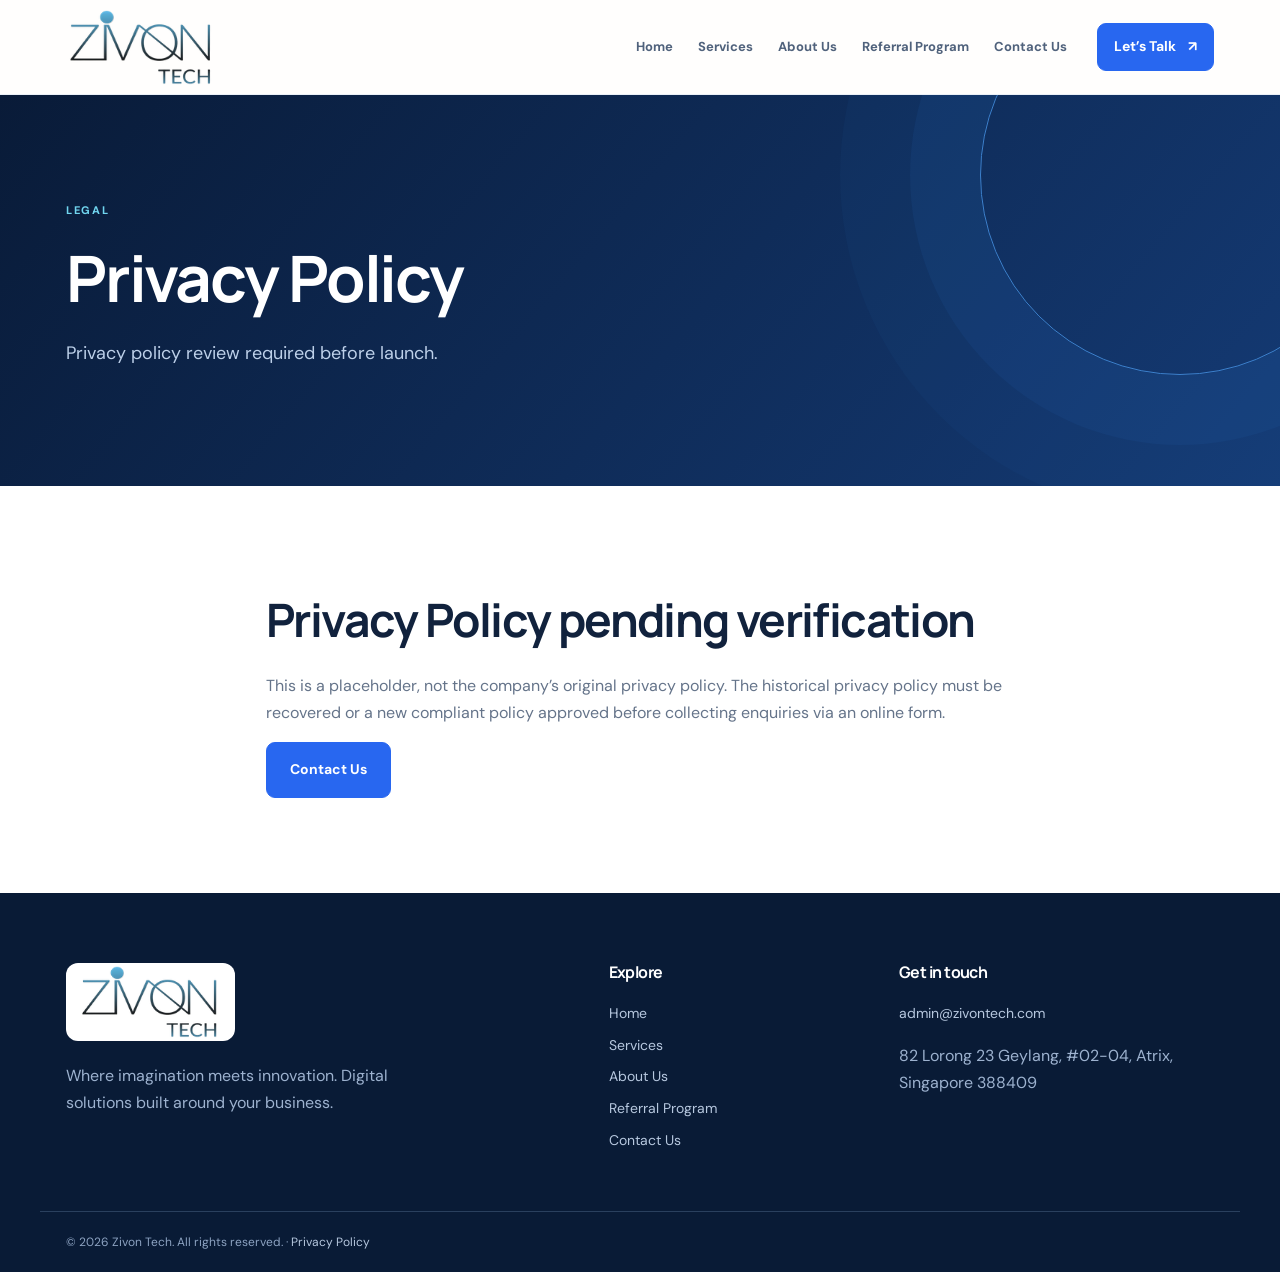
==== privacy-policy.html @ 2e05334b "Add files via upload" ====
<!doctype html><html lang="en"><head><meta charset="utf-8"><meta name="viewport" content="width=device-width,initial-scale=1"><meta name="description" content="Zivon Tech — technology consulting, AI and custom digital solutions."><title>Privacy Policy | Zivon Tech</title><link rel="stylesheet" href="assets/style.css"></head><body><header class="header"><div class="wrap nav"><a class="brand" href="index.html" aria-label="Zivon Tech — Home"><img class="brand-logo" src="assets/zivontech-logo.png" alt="Zivon Tech logo" width="200" height="100"></a><button class="menu" aria-label="Toggle navigation" aria-expanded="false">☰</button><nav class="links"><a class="" href="index.html">Home</a><a class="" href="services.html">Services</a><a class="" href="about-us.html">About Us</a><a class="" href="referral-program.html">Referral Program</a><a class="" href="contact-us.html">Contact Us</a></nav><a class="btn btn-small navcta" href="contact-us.html">Let’s Talk <span>↗</span></a></div></header><main><section class="pagehero"><div class="wrap"><span class="eyebrow">LEGAL</span><h1>Privacy Policy</h1><p>Privacy policy review required before launch.</p></div><div class="orb orb-one"></div></section><section class="section"><div class="wrap narrow"><h2>Privacy Policy pending verification</h2><p>This is a placeholder, not the company’s original privacy policy. The historical privacy policy must be recovered or a new compliant policy approved before collecting enquiries via an online form.</p><a class="btn" href="contact-us.html">Contact Us</a></div></section></main><footer><div class="wrap foot"><div><a class="brand" href="index.html" aria-label="Zivon Tech — Home"><img class="brand-logo" src="assets/zivontech-logo.png" alt="Zivon Tech logo" width="200" height="100"></a><p>Where imagination meets innovation. Digital solutions built around your business.</p></div><div><h4>Explore</h4><a href="index.html">Home</a><a href="services.html">Services</a><a href="about-us.html">About Us</a><a href="referral-program.html">Referral Program</a><a href="contact-us.html">Contact Us</a></div><div><h4>Get in touch</h4><a href="mailto:admin@zivontech.com">admin@zivontech.com</a><p>82 Lorong 23 Geylang, #02-04, Atrix, Singapore 388409</p></div></div><div class="wrap copyright">© 2026 Zivon Tech. All rights reserved. · <a href="privacy-policy.html">Privacy Policy</a></div></footer><script src="assets/main.js"></script></body></html>
---- assets/style.css ----
@import url('https://fonts.googleapis.com/css2?family=DM+Sans:wght@400;500;600;700&family=Manrope:wght@400;500;600;700;800&display=swap');:root{--ink:#11223d;--muted:#65748a;--blue:#2867f0;--cyan:#23c8db;--navy:#081b38;--light:#f3f7fd}*{box-sizing:border-box}html{scroll-behavior:smooth}body{margin:0;color:var(--ink);font-family:'DM Sans',sans-serif;line-height:1.7}h1,h2,h3,h4{font-family:Manrope,sans-serif;line-height:1.18;letter-spacing:-.035em}h1{font-size:clamp(2.8rem,5.5vw,5.4rem);margin:18px 0 22px}h2{font-size:clamp(2rem,3.6vw,3.35rem);margin:12px 0 24px}h3{font-size:1.15rem}p{color:var(--muted)}a{text-decoration:none;color:inherit}.wrap{max-width:1200px;padding:0 26px;margin:auto}.header{position:sticky;top:0;background:#fffefdf5;backdrop-filter:blur(14px);z-index:30;border-bottom:1px solid #eaf0f7}.nav{height:86px;display:flex;align-items:center;gap:30px}.brand{display:flex;align-items:center;gap:11px;font:800 23px Manrope,sans-serif;letter-spacing:-.06em;white-space:nowrap}.brand-icon{display:grid;place-items:center;background:linear-gradient(145deg,#2867f0,#20c6d9);color:white;width:42px;height:42px;border-radius:12px;font-size:25px}.brand small{display:block;font:700 8px 'DM Sans',sans-serif;letter-spacing:.18em;color:#8190a5}.accent{color:var(--blue)}.links{display:flex;gap:25px;margin-left:auto}.links a{font-size:13px;font-weight:700;color:#50627c}.links a:hover,.links a.active{color:var(--blue)}.btn{display:inline-flex;align-items:center;justify-content:center;gap:12px;background:var(--blue);color:#fff;padding:15px 23px;border-radius:9px;font-weight:700;font-size:14px;border:1px solid var(--blue);cursor:pointer;transition:.2s}.btn:hover{transform:translateY(-2px);box-shadow:0 12px 28px #2867f044}.btn-small{padding:11px 16px}.btn-outline{background:transparent;border-color:#b8cbe3;color:var(--ink)}.btn-light{background:#fff;color:var(--blue);border-color:#fff}.menu{display:none}.eyebrow{display:inline-block;font-weight:800;letter-spacing:.15em;font-size:11px;color:#3b86e9}.hero{background:radial-gradient(ellipse at 90% 15%,#173b73 0,transparent 48%),linear-gradient(130deg,#081b38,#102c55);color:white;overflow:hidden}.hero-grid{display:grid;grid-template-columns:1.12fr 1fr;align-items:center;gap:60px;min-height:620px;padding-top:70px;padding-bottom:70px}.hero h1 em,.pagehero em{font-style:normal;color:#58d7f0}.hero p{color:#b5c9e5;max-width:580px;font-size:17px}.hero .eyebrow{color:#67d9ef}.actions{display:flex;gap:12px;flex-wrap:wrap;margin:30px 0 48px}.hero .btn-outline{color:#fff;border-color:#54718f}.hero-stats{display:flex;gap:45px}.hero-stats strong{display:block;font:800 19px Manrope}.hero-stats small{color:#93accd}.hero-art{height:400px;position:relative;display:grid;place-items:center}.art-glow{position:absolute;inset:12%;border-radius:50%;background:#0c9dfb;filter:blur(95px);opacity:.35}.art-window{position:relative;width:100%;max-width:470px;border:1px solid #5e84b9;border-radius:18px;background:#0b2143cc;box-shadow:0 30px 90px #0006;transform:rotate(-3deg);overflow:hidden}.art-bar{display:flex;align-items:center;gap:7px;padding:18px;border-bottom:1px solid #3e5b82}.art-bar i{width:8px;height:8px;border-radius:50%;background:#45a8f7}.art-bar i:nth-child(2){background:#38d1d3}.art-bar i:nth-child(3){background:#7c9aff}.art-bar span{margin-left:20px;color:#7899c7;font-size:12px}.art-code{padding:38px 36px 55px;display:grid;gap:22px}.art-code span{font:13px monospace;color:#66b7dc}.art-code b{font:800 clamp(27px,3vw,42px) Manrope}.art-badge{position:absolute;bottom:12px;right:18px;background:#1a477a;padding:10px 16px;border-radius:8px;font-size:12px}.section{padding:95px 0}.section-tint{background:var(--light)}.section-head{display:flex;align-items:end;justify-content:space-between;gap:20px;margin-bottom:30px}.textlink{color:var(--blue);font-weight:800;white-space:nowrap}.cards{display:grid;grid-template-columns:repeat(3,1fr);gap:20px}.service{padding:30px;background:white;border:1px solid #e3ebf6;border-radius:15px;box-shadow:0 8px 28px #15376808;transition:.2s}.service:hover{transform:translateY(-4px);box-shadow:0 20px 40px #15376813}.service-icon{display:grid;place-items:center;width:56px;height:56px;border-radius:15px;background:#e9f3ff;color:#2369e8;font:800 25px Manrope}.service h3{margin:24px 0 12px}.service p{font-size:14px;min-height:72px}.service a{font-size:12px;color:var(--blue);font-weight:800}.split{display:grid;grid-template-columns:1fr 1fr;align-items:center;gap:75px}.split p{font-size:16px}.illustration,.feature-art,.ref-art{min-height:400px;border-radius:22px;background:linear-gradient(135deg,#102f65,#217de4);position:relative;display:grid;place-items:center;overflow:hidden}.diagram{position:relative;width:310px;height:310px;border:1px dashed #8ec4f8;border-radius:50%}.diagram-center{position:absolute;inset:75px;border-radius:50%;display:grid;place-items:center;background:#ffffff22;color:white;font:800 90px Manrope}.diagram-center span{position:absolute;font-size:25px;right:30px;top:40px;color:#6cf0f4}.node{position:absolute;background:#fff;padding:8px 13px;border-radius:8px;font-size:10px;font-weight:800;color:#2365cc;box-shadow:0 8px 30px #0003}.n1{top:-12px;left:95px}.n2{right:-20px;top:130px}.n3{bottom:-10px;left:100px}.n4{left:-25px;top:130px}.cta{background:linear-gradient(120deg,#1954c9,#257bea);color:white;padding:65px 0}.cta-inner{display:flex;justify-content:space-between;align-items:center;gap:30px}.cta h2{margin:12px 0}.cta p{color:#d7e7ff}.cta .eyebrow{color:#a8edff}footer{background:#091b36;color:white;padding:70px 0 20px}.foot{display:grid;grid-template-columns:1.5fr .7fr 1fr;gap:70px}.foot p{color:#9db2cf;max-width:370px}.foot h4{margin:0 0 20px}.foot a:not(.brand){display:block;color:#b7c8df;font-size:14px;margin:8px 0}.foot small{color:#8ea0ba}.copyright{border-top:1px solid #2a405e;margin-top:50px;padding-top:20px;color:#8da3c2;font-size:12px}.copyright a{color:#b7c8df}.pagehero{position:relative;overflow:hidden;background:linear-gradient(130deg,#091b38,#143a74);padding:100px 0;color:white}.pagehero h1{max-width:920px;font-size:clamp(2.8rem,5vw,4.7rem)}.pagehero p{color:#bdd0e9;font-size:18px;max-width:680px}.pagehero .eyebrow{color:#70d5ef}.orb{position:absolute;width:400px;height:400px;right:-100px;top:-120px;border:1px solid #3c80cc;border-radius:50%;box-shadow:0 0 0 70px #2661ac20,0 0 0 140px #2661ac12}.feature-art{color:white;display:flex;flex-direction:column;justify-content:center}.feature-symbol{font-size:130px;color:#79d9f1}.feature-art h3{font-size:38px;text-align:center}.two-cards{display:grid;grid-template-columns:1fr 1fr;gap:25px}.info-card{padding:42px;background:#fff;border:1px solid #e4eaf3;border-radius:17px;box-shadow:0 14px 36px #102a5410}.quote{padding:35px 45px;border-left:4px solid var(--blue);background:var(--light);font:700 24px Manrope;margin-top:45px}.benefits>div{padding:13px 0 13px 20px;border-left:3px solid #4a91f1;margin:15px 0}.benefits b{font:800 17px Manrope}.benefits p{margin:5px 0}.fine{font-size:12px!important;color:#8792a5!important}.ref-art{background:radial-gradient(circle at 50% 50%,#2b88e8,#082854)}.ref-circle{width:250px;height:250px;border:2px solid #86dcff;border-radius:50%;display:flex;flex-direction:column;align-items:center;justify-content:center;color:white;box-shadow:0 0 0 25px #ffffff12,0 0 0 55px #ffffff08}.ref-circle span{font:800 84px Manrope}.ref-circle small{letter-spacing:.2em;font-weight:800}.ref-mini{position:absolute;background:#fff;border-radius:10px;padding:12px 18px;font-weight:800;font-size:12px;color:#205cbd;box-shadow:0 8px 24px #0003}.m1{top:50px;left:15px}.m2{bottom:50px;right:12px}.chips{display:grid;grid-template-columns:repeat(4,1fr);gap:14px;margin-top:35px}.chips span{background:white;padding:22px;border-radius:12px;font-weight:700;border:1px solid #e0e9f5}.steps{display:grid;grid-template-columns:repeat(4,1fr);gap:18px;margin-top:40px}.steps article{background:#f4f8fe;border:1px solid #e2ecf9;padding:28px;border-radius:15px}.step-number{color:#95b9ec;font:800 13px Manrope}.step-graphic{font-size:54px;color:#276de5;margin:15px 0}.steps p{font-size:14px}.contact-layout{align-items:start}.contact-list>div{display:flex;gap:20px;margin:32px 0}.contact-list>div>span{display:grid;place-items:center;width:55px;height:55px;background:#eaf3ff;color:#216de9;border-radius:13px;font-size:26px}.contact-list small{font-size:11px;color:#6d7e98;letter-spacing:.1em;font-weight:800}.contact-list a{display:block;color:#205ac2;font-weight:800}.contact-list p{margin:5px 0}.contact-form h2{font-size:30px}.contact-form label{display:block;margin:15px 0;font-size:12px;font-weight:800}.contact-form input,.contact-form select,.contact-form textarea{width:100%;display:block;padding:14px;border:1px solid #dbe4ef;border-radius:8px;font:14px 'DM Sans';margin-top:7px;background:white}.contact-form input:focus,.contact-form textarea:focus{outline:2px solid #8bb8ff}.narrow{max-width:800px}@media(max-width:1000px){.links{gap:12px}.nav{gap:14px}.navcta{display:none}.cards{grid-template-columns:repeat(2,1fr)}.chips{grid-template-columns:repeat(2,1fr)}.steps{grid-template-columns:repeat(2,1fr)}.hero-grid{gap:20px}}@media(max-width:700px){.nav{height:70px}.brand{font-size:20px}.menu{display:block;margin-left:auto;background:transparent;border:0;font-size:26px}.links{display:none;position:absolute;left:0;right:0;top:70px;background:white;padding:22px;box-shadow:0 15px 30px #0c23421a;flex-direction:column}.links.open{display:flex}.hero-grid,.split,.two-cards,.foot{grid-template-columns:1fr}.hero-grid{padding-top:65px;gap:0}.hero-art{height:290px}.hero-stats{gap:25px}.cards{grid-template-columns:1fr}.chips,.steps{grid-template-columns:1fr}.section{padding:65px 0}.pagehero{padding:75px 0}.section-head,.cta-inner{align-items:start;flex-direction:column}.foot{gap:25px}.art-window{transform:none}.ref-art{min-height:330px}.illustration{min-height:340px}.quote{padding:25px;font-size:19px}}
/* ZivonTech 2026 motion & original branding */
.brand{display:inline-flex;align-items:center;letter-spacing:normal;flex-shrink:0}
.brand-logo{display:block;width:150px;height:75px;object-fit:contain;object-position:left center}
.nav{height:94px}
footer .brand{background:#fff;border-radius:12px;padding:3px 12px}
footer .brand-logo{width:145px;height:72px}
/* All animations are decorative and disabled for visitors requesting reduced motion. */
@media (prefers-reduced-motion: no-preference){
  .hero .eyebrow{animation:rise-in .7s .05s both}
  .hero h1{animation:rise-in .85s .15s both}
  .hero p{animation:rise-in .85s .28s both}
  .hero .actions{animation:rise-in .85s .38s both}
  .hero-stats{animation:rise-in .85s .5s both}
  .hero-art{animation:rise-in 1s .3s both}
  .art-window{animation:window-float 7s ease-in-out infinite alternate}
  .art-glow{animation:glow-breathe 6s ease-in-out infinite alternate}
  .art-badge{animation:badge-float 4.5s ease-in-out infinite alternate}
  .service,.steps article,.chips span,.info-card{transition:transform .3s ease,box-shadow .3s ease,border-color .3s ease}
  .service:hover,.steps article:hover,.chips span:hover,.info-card:hover{transform:translateY(-6px);box-shadow:0 20px 45px #112c5520;border-color:#bad8fb}
  .btn{transition:transform .25s ease,box-shadow .25s ease,background .25s ease}
  .brand-logo{transition:transform .3s ease}
  .brand:hover .brand-logo{transform:scale(1.035)}
  .links a{transition:color .2s ease}
  .reveal-ready{opacity:0;transform:translateY(26px);transition:opacity .7s ease,transform .7s cubic-bezier(.2,.7,.2,1)}
  .reveal-ready.is-visible{opacity:1;transform:translateY(0)}
  @keyframes rise-in{from{opacity:0;transform:translateY(22px)}to{opacity:1;transform:translateY(0)}}
  @keyframes window-float{from{transform:translateY(0) rotate(-3deg)}to{transform:translateY(-14px) rotate(-1deg)}}
  @keyframes badge-float{from{transform:translateY(0)}to{transform:translateY(-10px)}}
  @keyframes glow-breathe{from{opacity:.25;transform:scale(.92)}to{opacity:.45;transform:scale(1.1)}}
}
@media(max-width:700px){.nav{height:76px}.brand-logo{width:122px;height:62px}.links{top:76px}.art-window{animation:none!important}}
@media(prefers-reduced-motion:reduce){html{scroll-behavior:auto}.reveal-ready{opacity:1!important;transform:none!important;transition:none!important}.hero *, .art-window,.art-badge,.art-glow{animation:none!important;transition:none!important}}
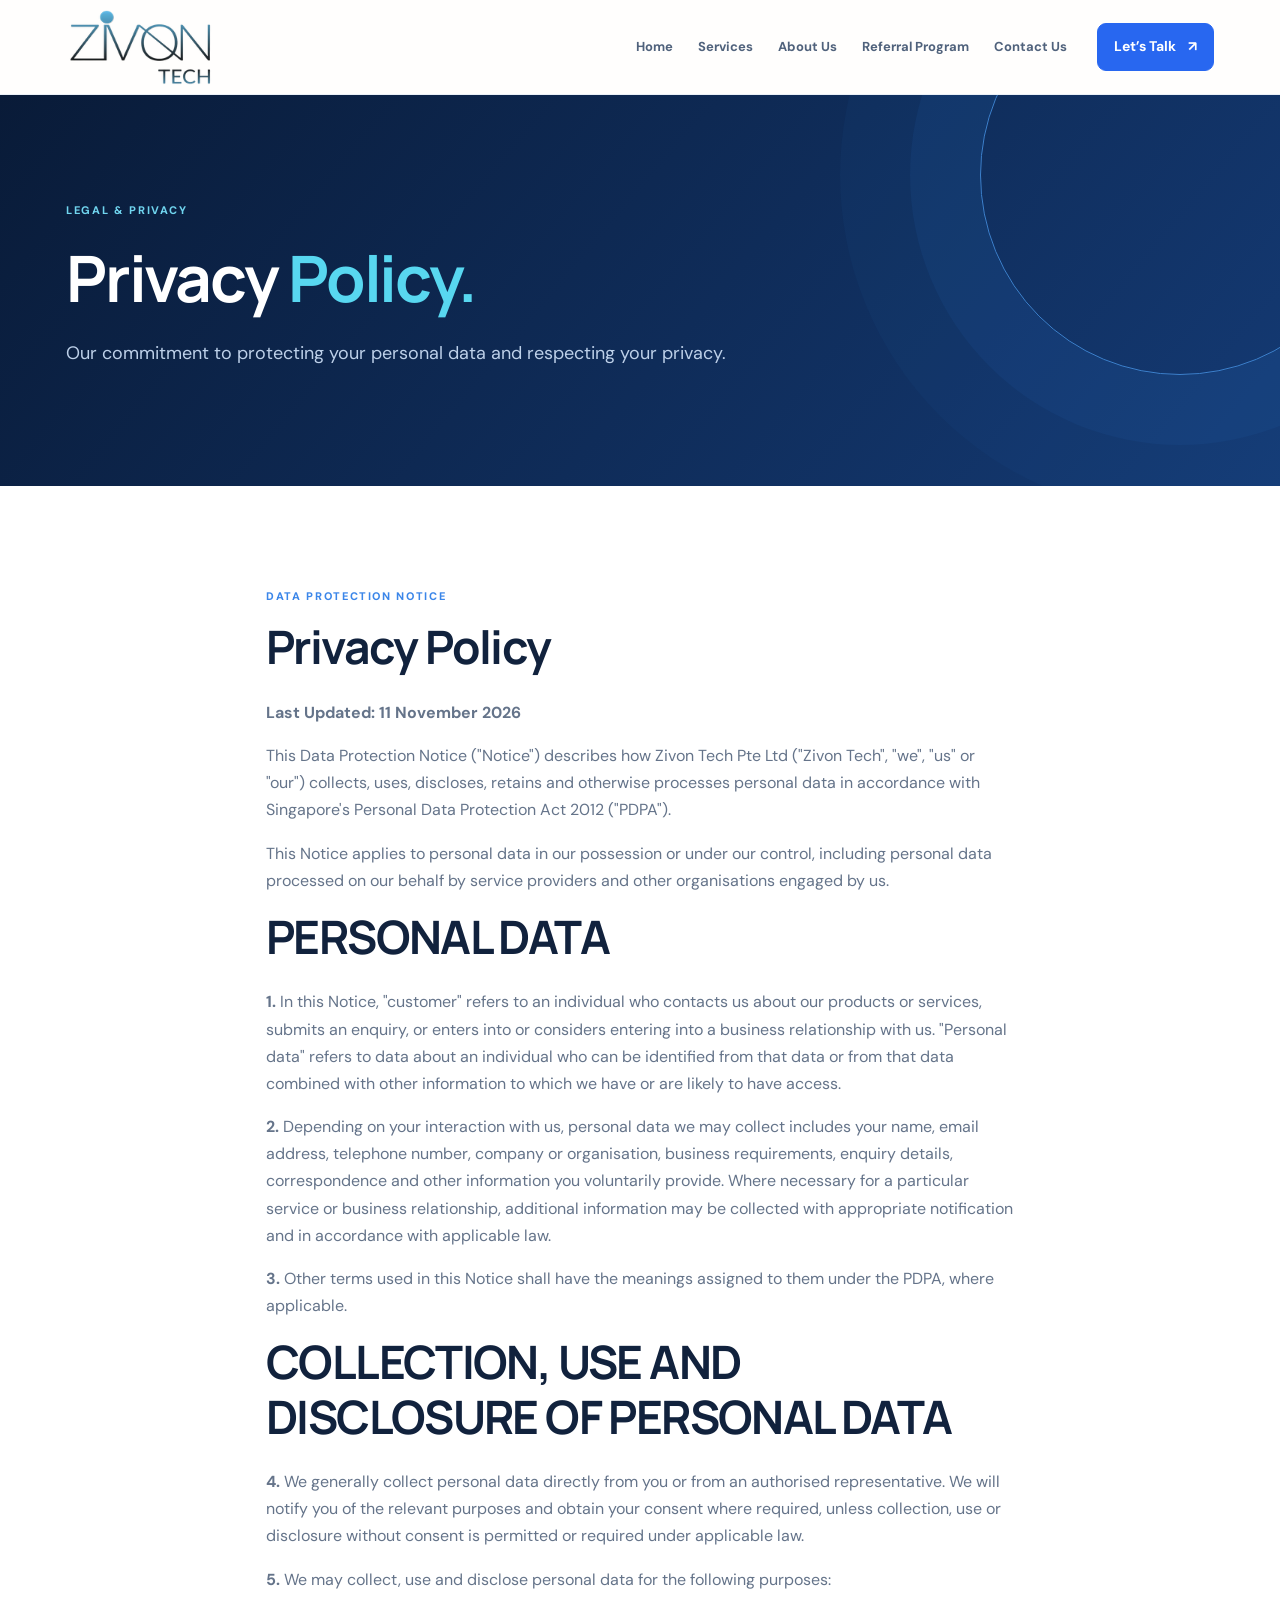
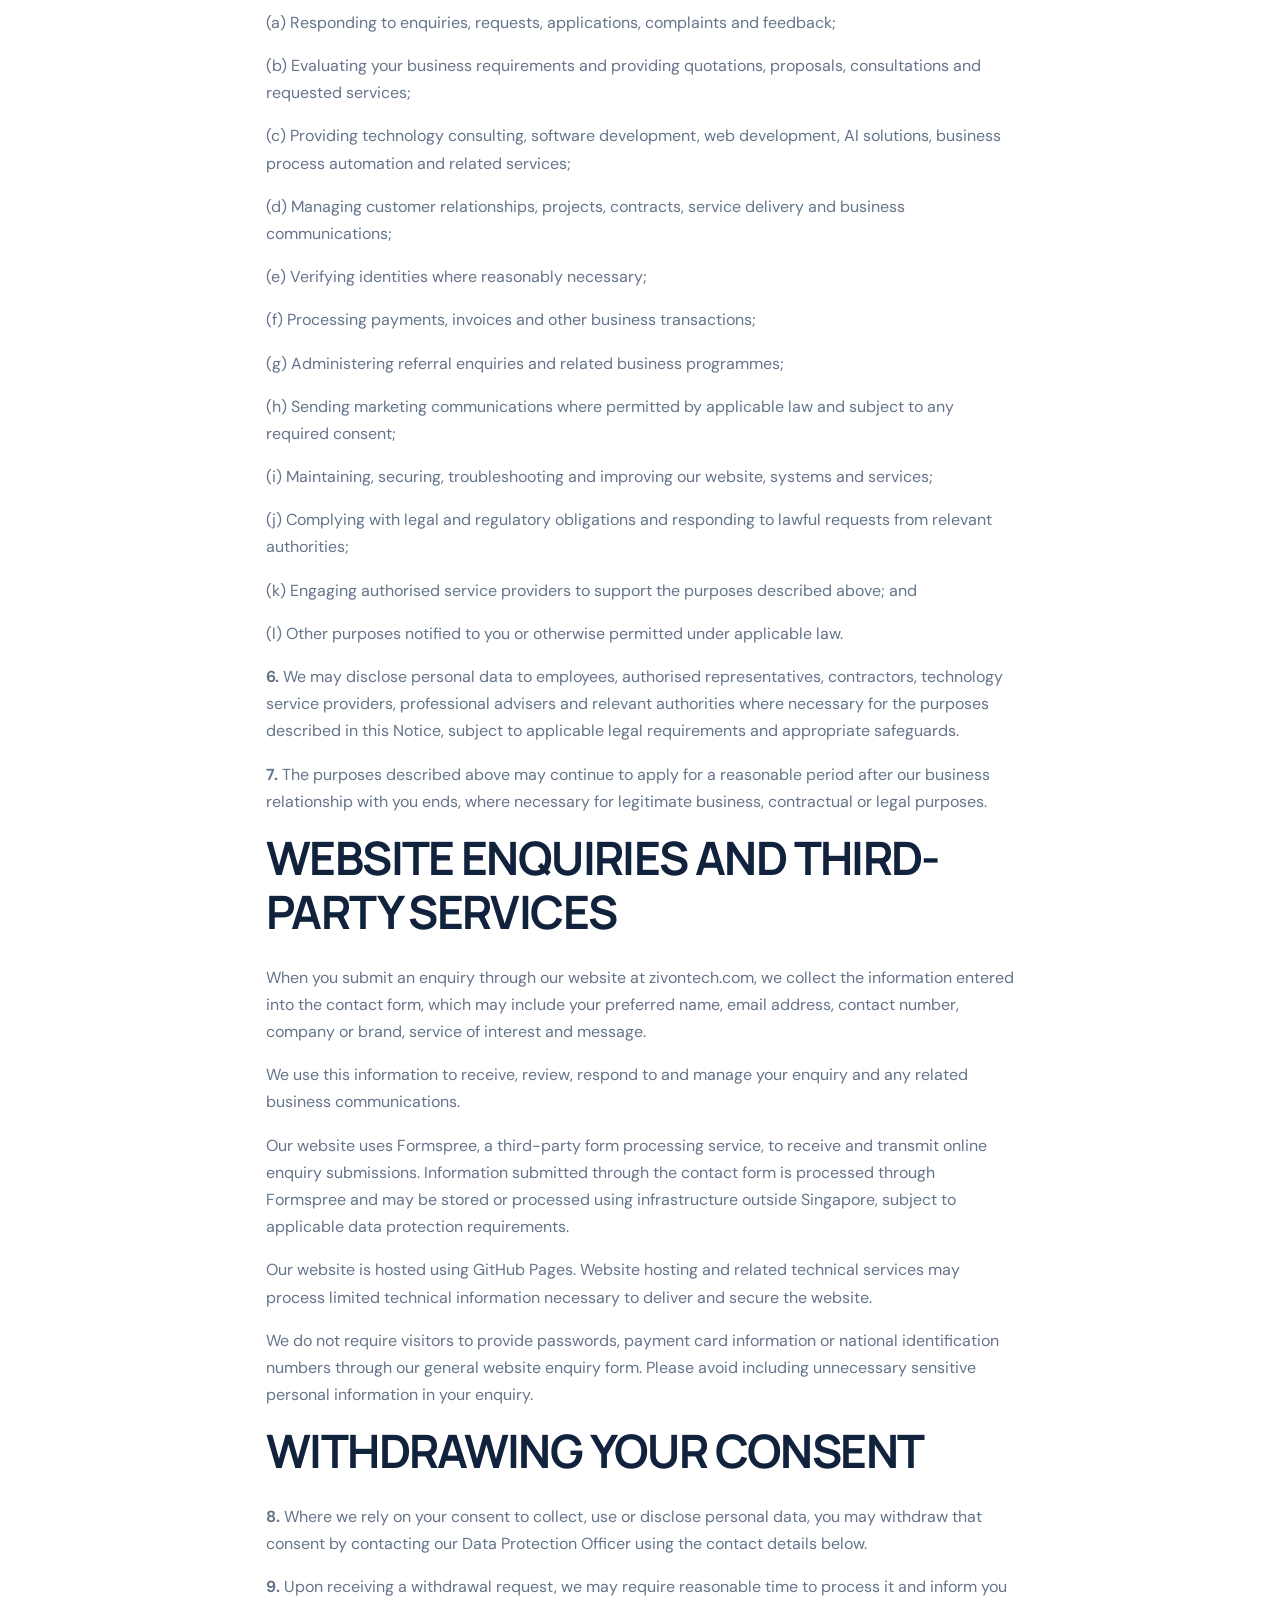
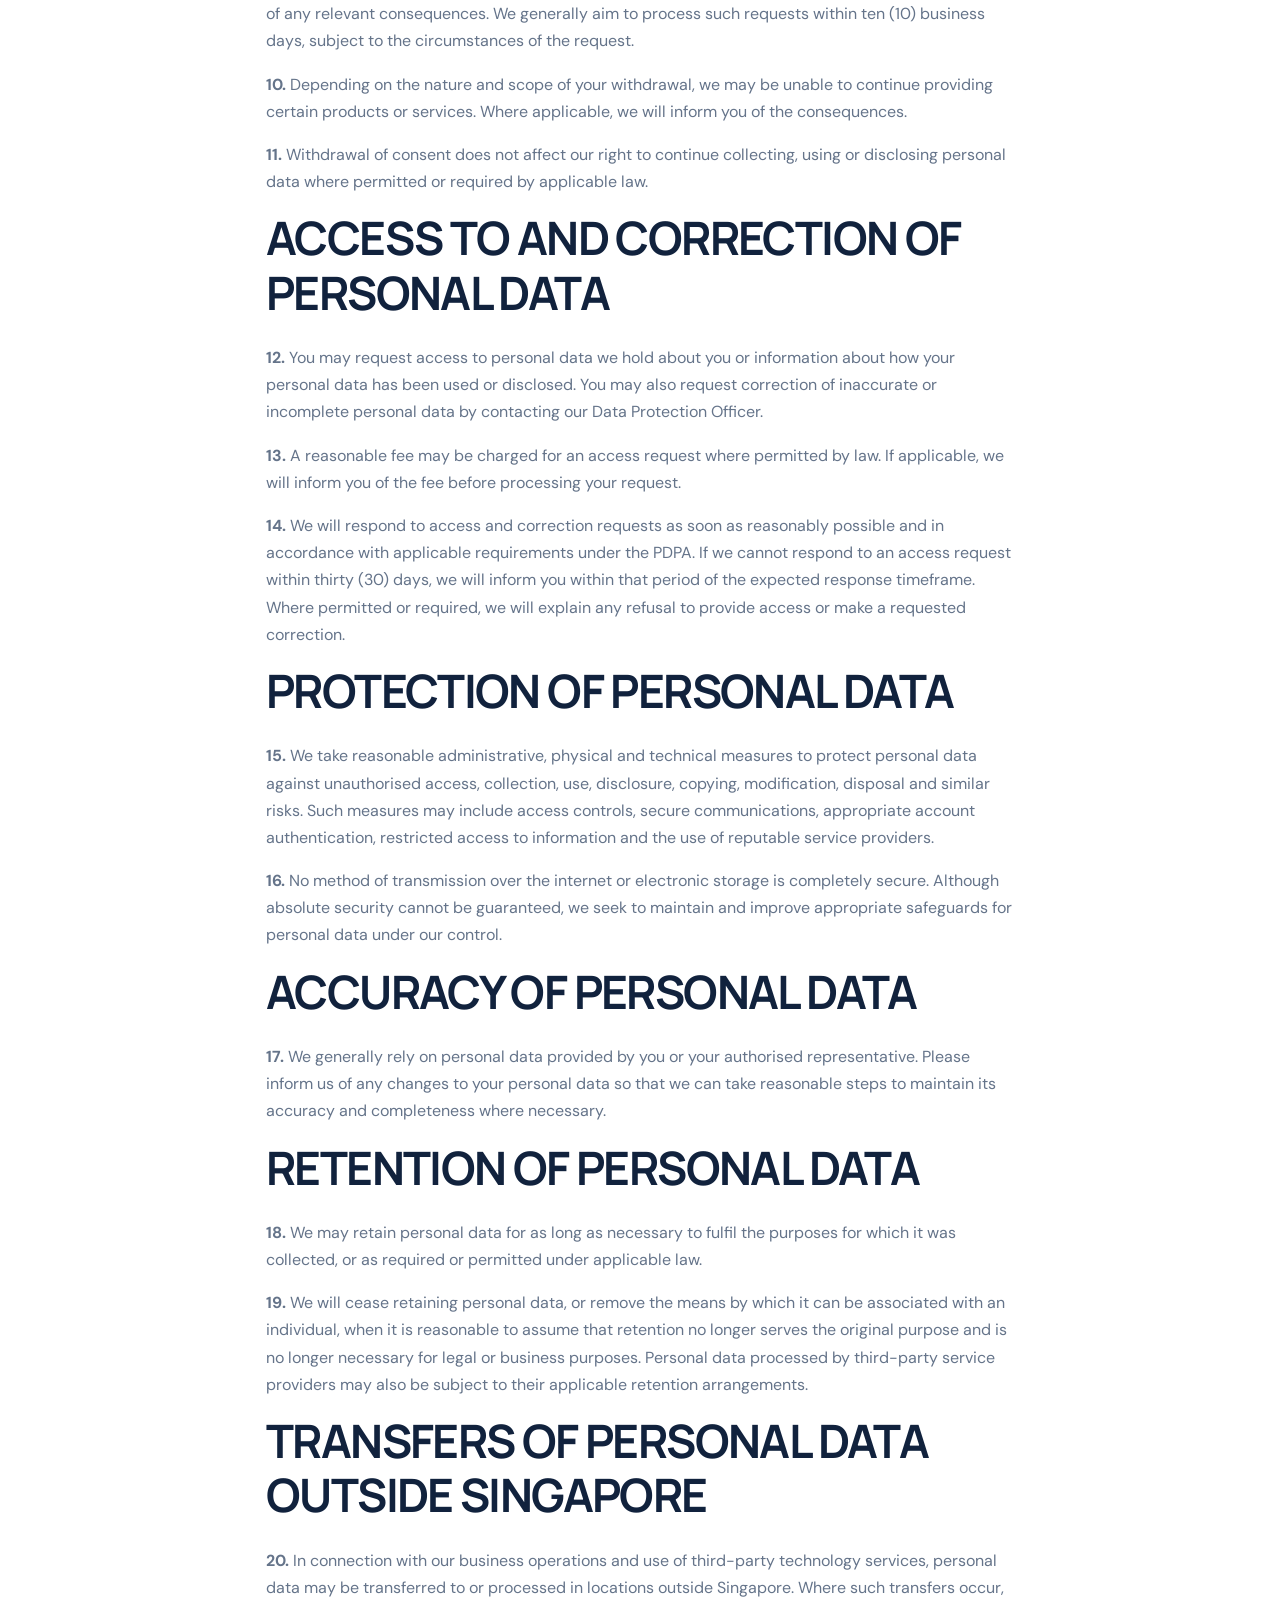
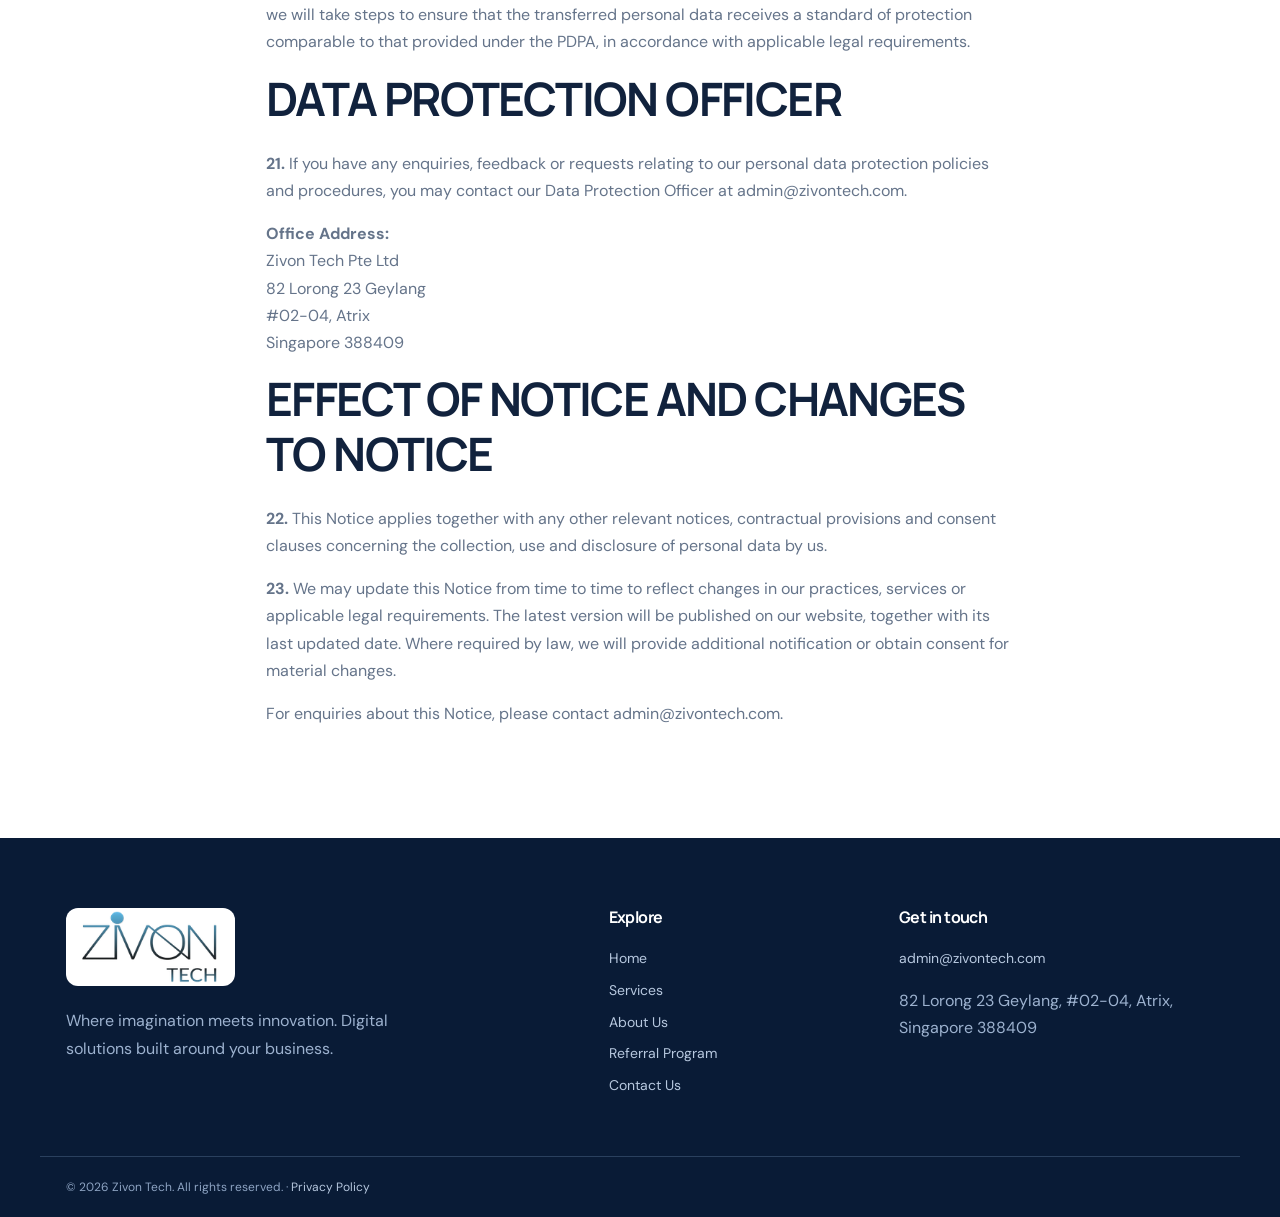
==== commit 6f8d71dc: "Revise privacy policy with compliance details Updated the privacy policy to include detailed informa" ====
--- a/privacy-policy.html
+++ b/privacy-policy.html
@@ -1 +1,184 @@
-<!doctype html><html lang="en"><head><meta charset="utf-8"><meta name="viewport" content="width=device-width,initial-scale=1"><meta name="description" content="Zivon Tech — technology consulting, AI and custom digital solutions."><title>Privacy Policy | Zivon Tech</title><link rel="stylesheet" href="assets/style.css"></head><body><header class="header"><div class="wrap nav"><a class="brand" href="index.html" aria-label="Zivon Tech — Home"><img class="brand-logo" src="assets/zivontech-logo.png" alt="Zivon Tech logo" width="200" height="100"></a><button class="menu" aria-label="Toggle navigation" aria-expanded="false">☰</button><nav class="links"><a class="" href="index.html">Home</a><a class="" href="services.html">Services</a><a class="" href="about-us.html">About Us</a><a class="" href="referral-program.html">Referral Program</a><a class="" href="contact-us.html">Contact Us</a></nav><a class="btn btn-small navcta" href="contact-us.html">Let’s Talk <span>↗</span></a></div></header><main><section class="pagehero"><div class="wrap"><span class="eyebrow">LEGAL</span><h1>Privacy Policy</h1><p>Privacy policy review required before launch.</p></div><div class="orb orb-one"></div></section><section class="section"><div class="wrap narrow"><h2>Privacy Policy pending verification</h2><p>This is a placeholder, not the company’s original privacy policy. The historical privacy policy must be recovered or a new compliant policy approved before collecting enquiries via an online form.</p><a class="btn" href="contact-us.html">Contact Us</a></div></section></main><footer><div class="wrap foot"><div><a class="brand" href="index.html" aria-label="Zivon Tech — Home"><img class="brand-logo" src="assets/zivontech-logo.png" alt="Zivon Tech logo" width="200" height="100"></a><p>Where imagination meets innovation. Digital solutions built around your business.</p></div><div><h4>Explore</h4><a href="index.html">Home</a><a href="services.html">Services</a><a href="about-us.html">About Us</a><a href="referral-program.html">Referral Program</a><a href="contact-us.html">Contact Us</a></div><div><h4>Get in touch</h4><a href="mailto:admin@zivontech.com">admin@zivontech.com</a><p>82 Lorong 23 Geylang, #02-04, Atrix, Singapore 388409</p></div></div><div class="wrap copyright">© 2026 Zivon Tech. All rights reserved. · <a href="privacy-policy.html">Privacy Policy</a></div></footer><script src="assets/main.js"></script></body></html>+
+<!doctype html>
+<html lang="en">
+<head>
+<meta charset="utf-8">
+<meta name="viewport" content="width=device-width,initial-scale=1">
+<meta name="description" content="Privacy Policy of Zivon Tech Pte Ltd, including the collection, use, disclosure and protection of personal data.">
+<title>Privacy Policy | Zivon Tech</title>
+<link rel="stylesheet" href="assets/style.css">
+</head>
+<body>
+
+<header class="header">
+  <div class="wrap nav">
+    <a class="brand" href="index.html" aria-label="Zivon Tech — Home">
+      <img class="brand-logo" src="assets/zivontech-logo.png" alt="Zivon Tech logo" width="200" height="100">
+    </a>
+    <button class="menu" aria-label="Toggle navigation" aria-expanded="false">☰</button>
+    <nav class="links">
+      <a href="index.html">Home</a>
+      <a href="services.html">Services</a>
+      <a href="about-us.html">About Us</a>
+      <a href="referral-program.html">Referral Program</a>
+      <a href="contact-us.html">Contact Us</a>
+    </nav>
+    <a class="btn btn-small navcta" href="contact-us.html">Let’s Talk <span>↗</span></a>
+  </div>
+</header>
+
+<main>
+  <section class="pagehero">
+    <div class="wrap">
+      <span class="eyebrow">LEGAL & PRIVACY</span>
+      <h1>Privacy <em>Policy.</em></h1>
+      <p>Our commitment to protecting your personal data and respecting your privacy.</p>
+    </div>
+    <div class="orb orb-one"></div>
+  </section>
+
+  <section class="section">
+    <div class="wrap narrow">
+
+      <span class="eyebrow">DATA PROTECTION NOTICE</span>
+      <h2>Privacy Policy</h2>
+      <p><strong>Last Updated: 11 November 2026</strong></p>
+
+      <p>This Data Protection Notice ("Notice") describes how Zivon Tech Pte Ltd ("Zivon Tech", "we", "us" or "our") collects, uses, discloses, retains and otherwise processes personal data in accordance with Singapore's Personal Data Protection Act 2012 ("PDPA").</p>
+
+      <p>This Notice applies to personal data in our possession or under our control, including personal data processed on our behalf by service providers and other organisations engaged by us.</p>
+
+      <h2>PERSONAL DATA</h2>
+
+      <p><strong>1.</strong> In this Notice, "customer" refers to an individual who contacts us about our products or services, submits an enquiry, or enters into or considers entering into a business relationship with us. "Personal data" refers to data about an individual who can be identified from that data or from that data combined with other information to which we have or are likely to have access.</p>
+
+      <p><strong>2.</strong> Depending on your interaction with us, personal data we may collect includes your name, email address, telephone number, company or organisation, business requirements, enquiry details, correspondence and other information you voluntarily provide. Where necessary for a particular service or business relationship, additional information may be collected with appropriate notification and in accordance with applicable law.</p>
+
+      <p><strong>3.</strong> Other terms used in this Notice shall have the meanings assigned to them under the PDPA, where applicable.</p>
+
+      <h2>COLLECTION, USE AND DISCLOSURE OF PERSONAL DATA</h2>
+
+      <p><strong>4.</strong> We generally collect personal data directly from you or from an authorised representative. We will notify you of the relevant purposes and obtain your consent where required, unless collection, use or disclosure without consent is permitted or required under applicable law.</p>
+
+      <p><strong>5.</strong> We may collect, use and disclose personal data for the following purposes:</p>
+
+      <p>(a) Responding to enquiries, requests, applications, complaints and feedback;</p>
+      <p>(b) Evaluating your business requirements and providing quotations, proposals, consultations and requested services;</p>
+      <p>(c) Providing technology consulting, software development, web development, AI solutions, business process automation and related services;</p>
+      <p>(d) Managing customer relationships, projects, contracts, service delivery and business communications;</p>
+      <p>(e) Verifying identities where reasonably necessary;</p>
+      <p>(f) Processing payments, invoices and other business transactions;</p>
+      <p>(g) Administering referral enquiries and related business programmes;</p>
+      <p>(h) Sending marketing communications where permitted by applicable law and subject to any required consent;</p>
+      <p>(i) Maintaining, securing, troubleshooting and improving our website, systems and services;</p>
+      <p>(j) Complying with legal and regulatory obligations and responding to lawful requests from relevant authorities;</p>
+      <p>(k) Engaging authorised service providers to support the purposes described above; and</p>
+      <p>(l) Other purposes notified to you or otherwise permitted under applicable law.</p>
+
+      <p><strong>6.</strong> We may disclose personal data to employees, authorised representatives, contractors, technology service providers, professional advisers and relevant authorities where necessary for the purposes described in this Notice, subject to applicable legal requirements and appropriate safeguards.</p>
+
+      <p><strong>7.</strong> The purposes described above may continue to apply for a reasonable period after our business relationship with you ends, where necessary for legitimate business, contractual or legal purposes.</p>
+
+      <h2>WEBSITE ENQUIRIES AND THIRD-PARTY SERVICES</h2>
+
+      <p>When you submit an enquiry through our website at <a href="https://zivontech.com">zivontech.com</a>, we collect the information entered into the contact form, which may include your preferred name, email address, contact number, company or brand, service of interest and message.</p>
+
+      <p>We use this information to receive, review, respond to and manage your enquiry and any related business communications.</p>
+
+      <p>Our website uses Formspree, a third-party form processing service, to receive and transmit online enquiry submissions. Information submitted through the contact form is processed through Formspree and may be stored or processed using infrastructure outside Singapore, subject to applicable data protection requirements.</p>
+
+      <p>Our website is hosted using GitHub Pages. Website hosting and related technical services may process limited technical information necessary to deliver and secure the website.</p>
+
+      <p>We do not require visitors to provide passwords, payment card information or national identification numbers through our general website enquiry form. Please avoid including unnecessary sensitive personal information in your enquiry.</p>
+
+      <h2>WITHDRAWING YOUR CONSENT</h2>
+
+      <p><strong>8.</strong> Where we rely on your consent to collect, use or disclose personal data, you may withdraw that consent by contacting our Data Protection Officer using the contact details below.</p>
+
+      <p><strong>9.</strong> Upon receiving a withdrawal request, we may require reasonable time to process it and inform you of any relevant consequences. We generally aim to process such requests within ten (10) business days, subject to the circumstances of the request.</p>
+
+      <p><strong>10.</strong> Depending on the nature and scope of your withdrawal, we may be unable to continue providing certain products or services. Where applicable, we will inform you of the consequences.</p>
+
+      <p><strong>11.</strong> Withdrawal of consent does not affect our right to continue collecting, using or disclosing personal data where permitted or required by applicable law.</p>
+
+      <h2>ACCESS TO AND CORRECTION OF PERSONAL DATA</h2>
+
+      <p><strong>12.</strong> You may request access to personal data we hold about you or information about how your personal data has been used or disclosed. You may also request correction of inaccurate or incomplete personal data by contacting our Data Protection Officer.</p>
+
+      <p><strong>13.</strong> A reasonable fee may be charged for an access request where permitted by law. If applicable, we will inform you of the fee before processing your request.</p>
+
+      <p><strong>14.</strong> We will respond to access and correction requests as soon as reasonably possible and in accordance with applicable requirements under the PDPA. If we cannot respond to an access request within thirty (30) days, we will inform you within that period of the expected response timeframe. Where permitted or required, we will explain any refusal to provide access or make a requested correction.</p>
+
+      <h2>PROTECTION OF PERSONAL DATA</h2>
+
+      <p><strong>15.</strong> We take reasonable administrative, physical and technical measures to protect personal data against unauthorised access, collection, use, disclosure, copying, modification, disposal and similar risks. Such measures may include access controls, secure communications, appropriate account authentication, restricted access to information and the use of reputable service providers.</p>
+
+      <p><strong>16.</strong> No method of transmission over the internet or electronic storage is completely secure. Although absolute security cannot be guaranteed, we seek to maintain and improve appropriate safeguards for personal data under our control.</p>
+
+      <h2>ACCURACY OF PERSONAL DATA</h2>
+
+      <p><strong>17.</strong> We generally rely on personal data provided by you or your authorised representative. Please inform us of any changes to your personal data so that we can take reasonable steps to maintain its accuracy and completeness where necessary.</p>
+
+      <h2>RETENTION OF PERSONAL DATA</h2>
+
+      <p><strong>18.</strong> We may retain personal data for as long as necessary to fulfil the purposes for which it was collected, or as required or permitted under applicable law.</p>
+
+      <p><strong>19.</strong> We will cease retaining personal data, or remove the means by which it can be associated with an individual, when it is reasonable to assume that retention no longer serves the original purpose and is no longer necessary for legal or business purposes. Personal data processed by third-party service providers may also be subject to their applicable retention arrangements.</p>
+
+      <h2>TRANSFERS OF PERSONAL DATA OUTSIDE SINGAPORE</h2>
+
+      <p><strong>20.</strong> In connection with our business operations and use of third-party technology services, personal data may be transferred to or processed in locations outside Singapore. Where such transfers occur, we will take steps to ensure that the transferred personal data receives a standard of protection comparable to that provided under the PDPA, in accordance with applicable legal requirements.</p>
+
+      <h2>DATA PROTECTION OFFICER</h2>
+
+      <p><strong>21.</strong> If you have any enquiries, feedback or requests relating to our personal data protection policies and procedures, you may contact our Data Protection Officer at <a href="mailto:admin@zivontech.com">admin@zivontech.com</a>.</p>
+
+      <p><strong>Office Address:</strong><br>
+      Zivon Tech Pte Ltd<br>
+      82 Lorong 23 Geylang<br>
+      #02-04, Atrix<br>
+      Singapore 388409</p>
+
+      <h2>EFFECT OF NOTICE AND CHANGES TO NOTICE</h2>
+
+      <p><strong>22.</strong> This Notice applies together with any other relevant notices, contractual provisions and consent clauses concerning the collection, use and disclosure of personal data by us.</p>
+
+      <p><strong>23.</strong> We may update this Notice from time to time to reflect changes in our practices, services or applicable legal requirements. The latest version will be published on our website, together with its last updated date. Where required by law, we will provide additional notification or obtain consent for material changes.</p>
+
+      <p>For enquiries about this Notice, please contact <a href="mailto:admin@zivontech.com">admin@zivontech.com</a>.</p>
+
+    </div>
+  </section>
+</main>
+
+<footer>
+  <div class="wrap foot">
+    <div>
+      <a class="brand" href="index.html" aria-label="Zivon Tech — Home">
+        <img class="brand-logo" src="assets/zivontech-logo.png" alt="Zivon Tech logo" width="200" height="100">
+      </a>
+      <p>Where imagination meets innovation. Digital solutions built around your business.</p>
+    </div>
+    <div>
+      <h4>Explore</h4>
+      <a href="index.html">Home</a>
+      <a href="services.html">Services</a>
+      <a href="about-us.html">About Us</a>
+      <a href="referral-program.html">Referral Program</a>
+      <a href="contact-us.html">Contact Us</a>
+    </div>
+    <div>
+      <h4>Get in touch</h4>
+      <a href="mailto:admin@zivontech.com">admin@zivontech.com</a>
+      <p>82 Lorong 23 Geylang, #02-04, Atrix, Singapore 388409</p>
+    </div>
+  </div>
+  <div class="wrap copyright">
+    © 2026 Zivon Tech. All rights reserved. ·
+    <a href="privacy-policy.html">Privacy Policy</a>
+  </div>
+</footer>
+
+<script src="assets/main.js"></script>
+</body>
+</html>
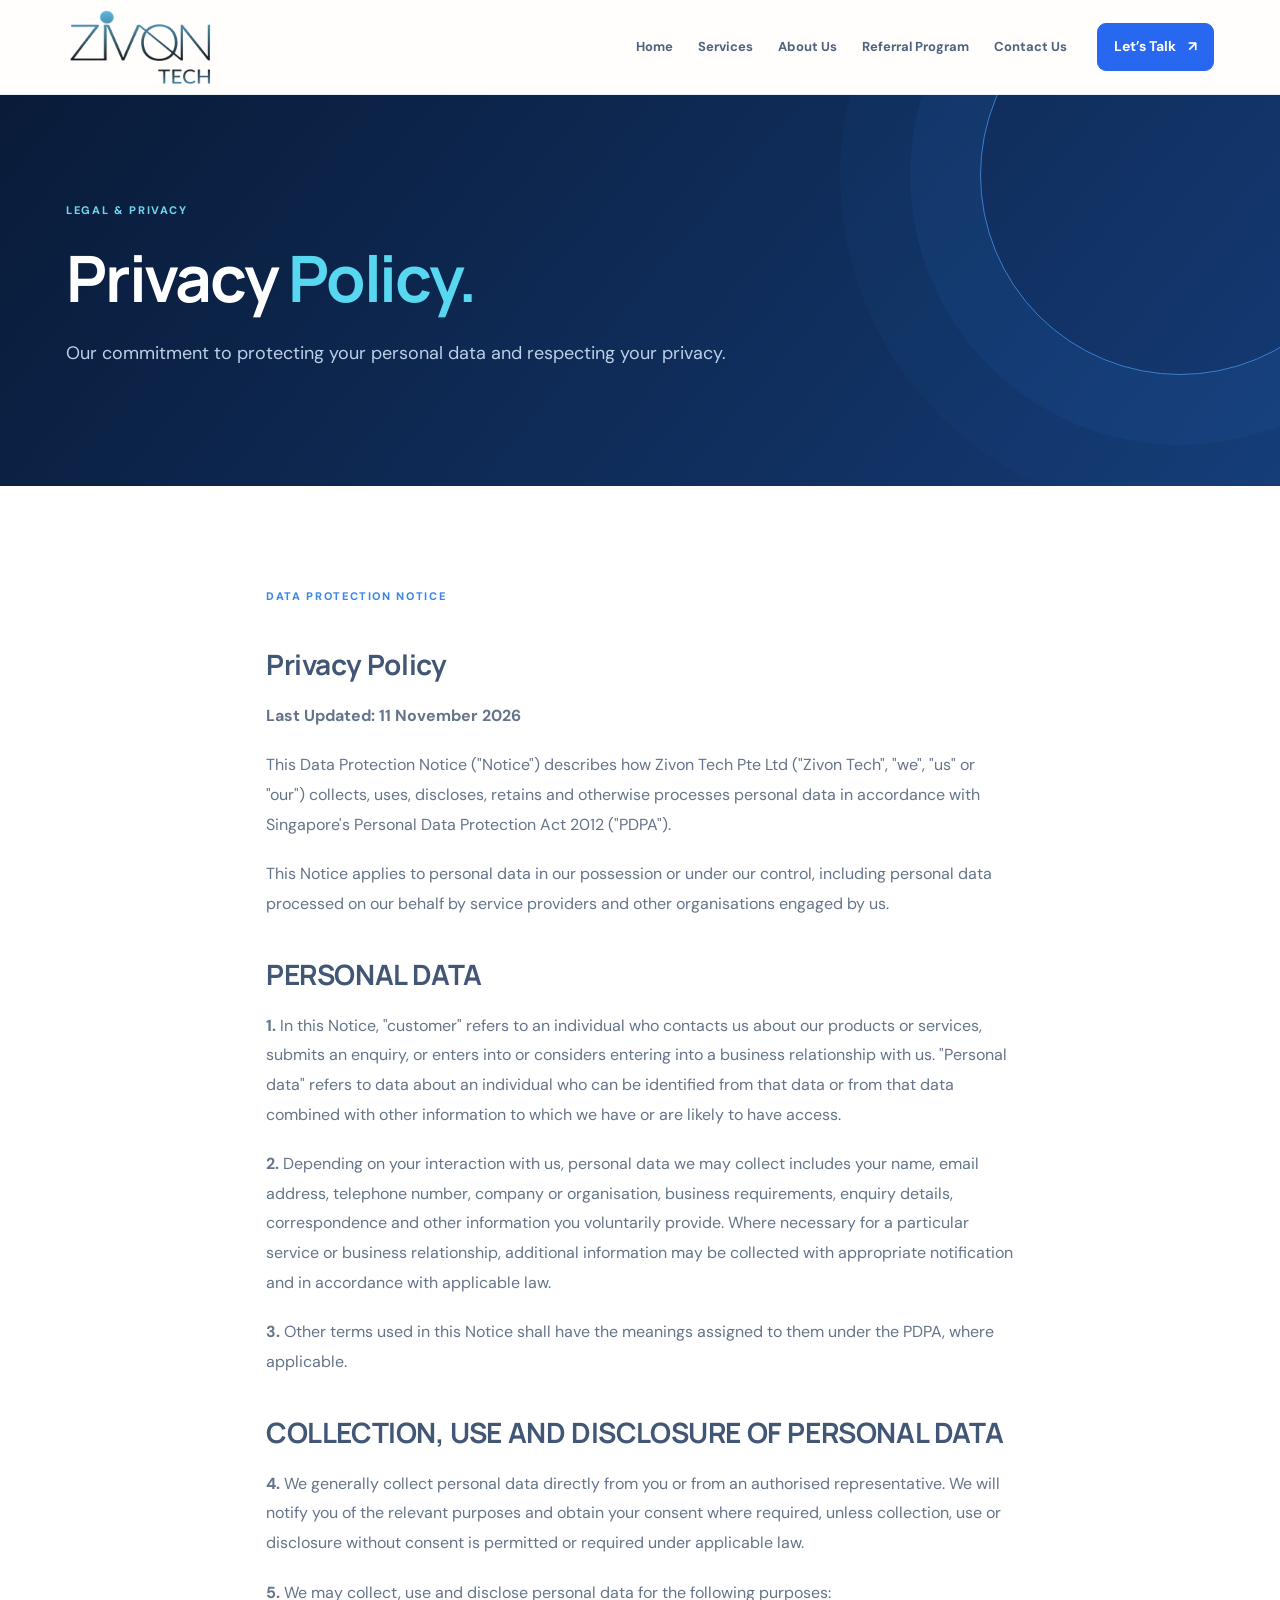
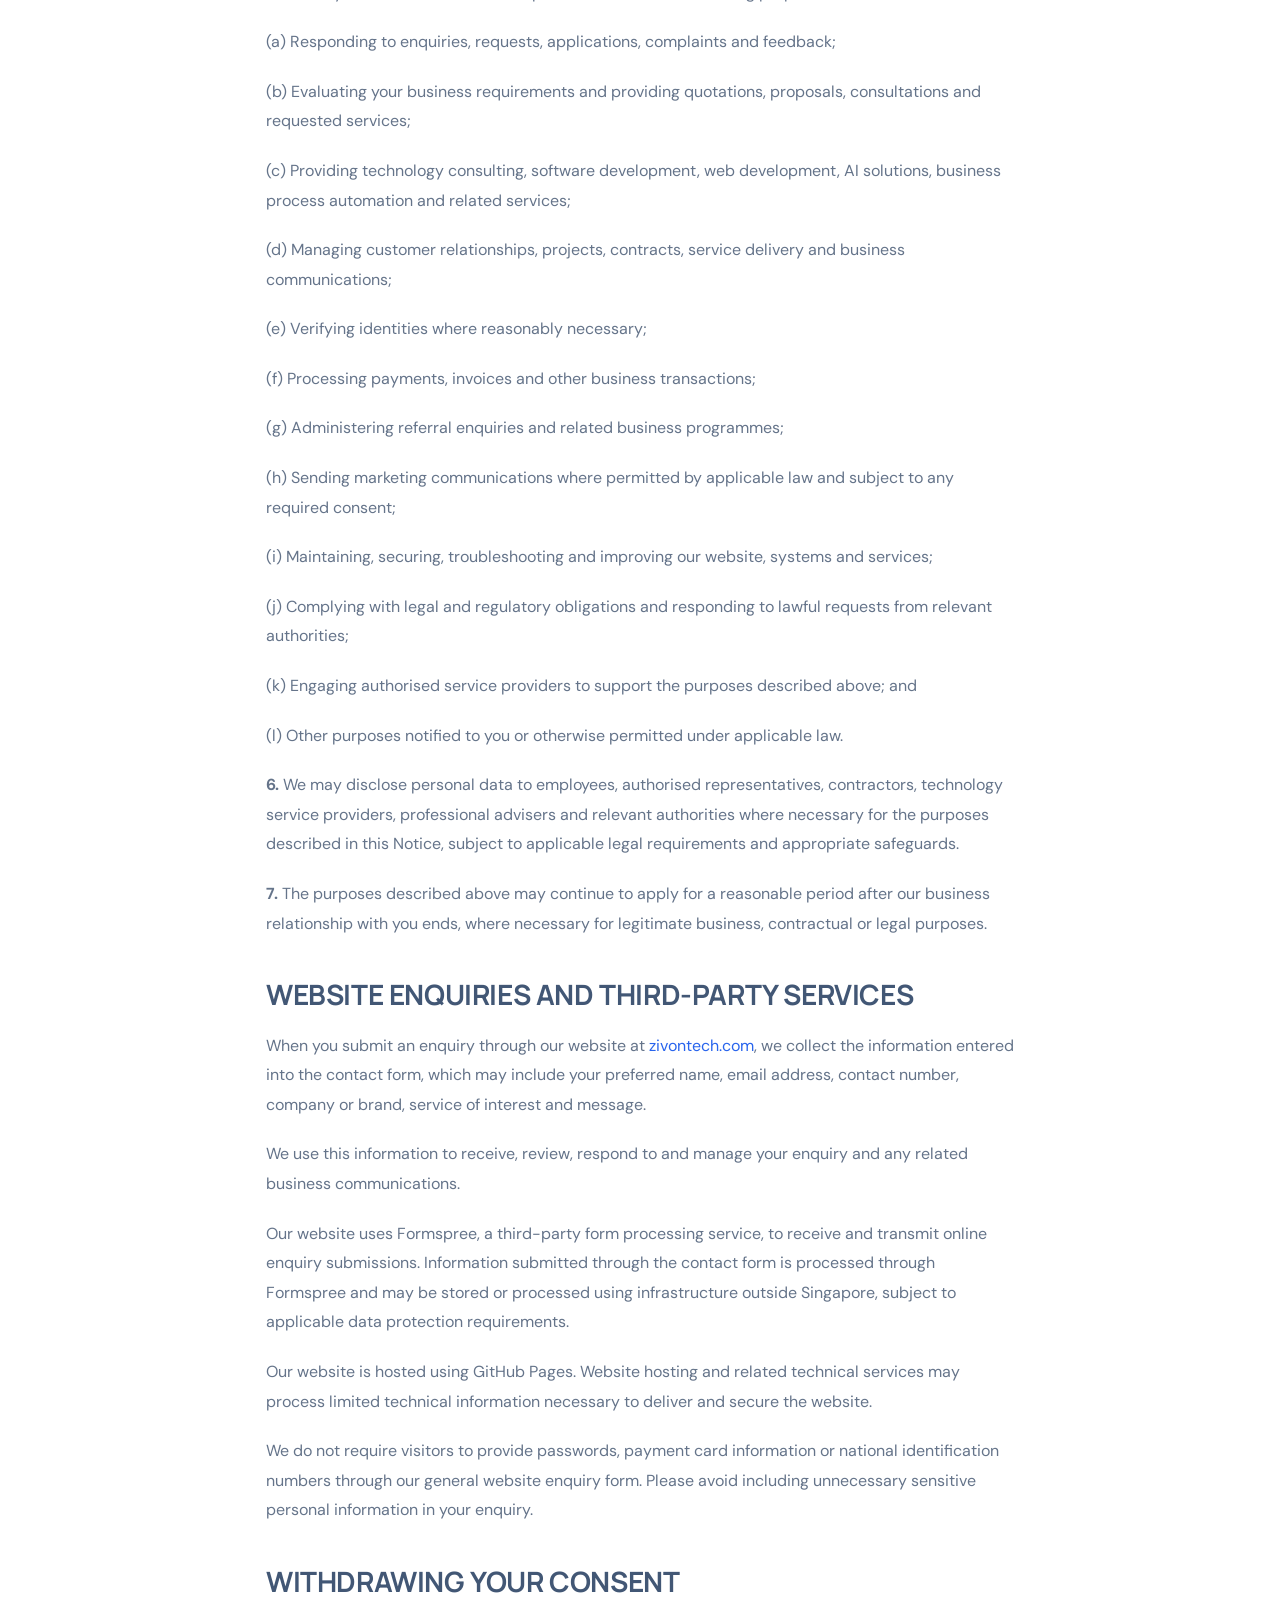
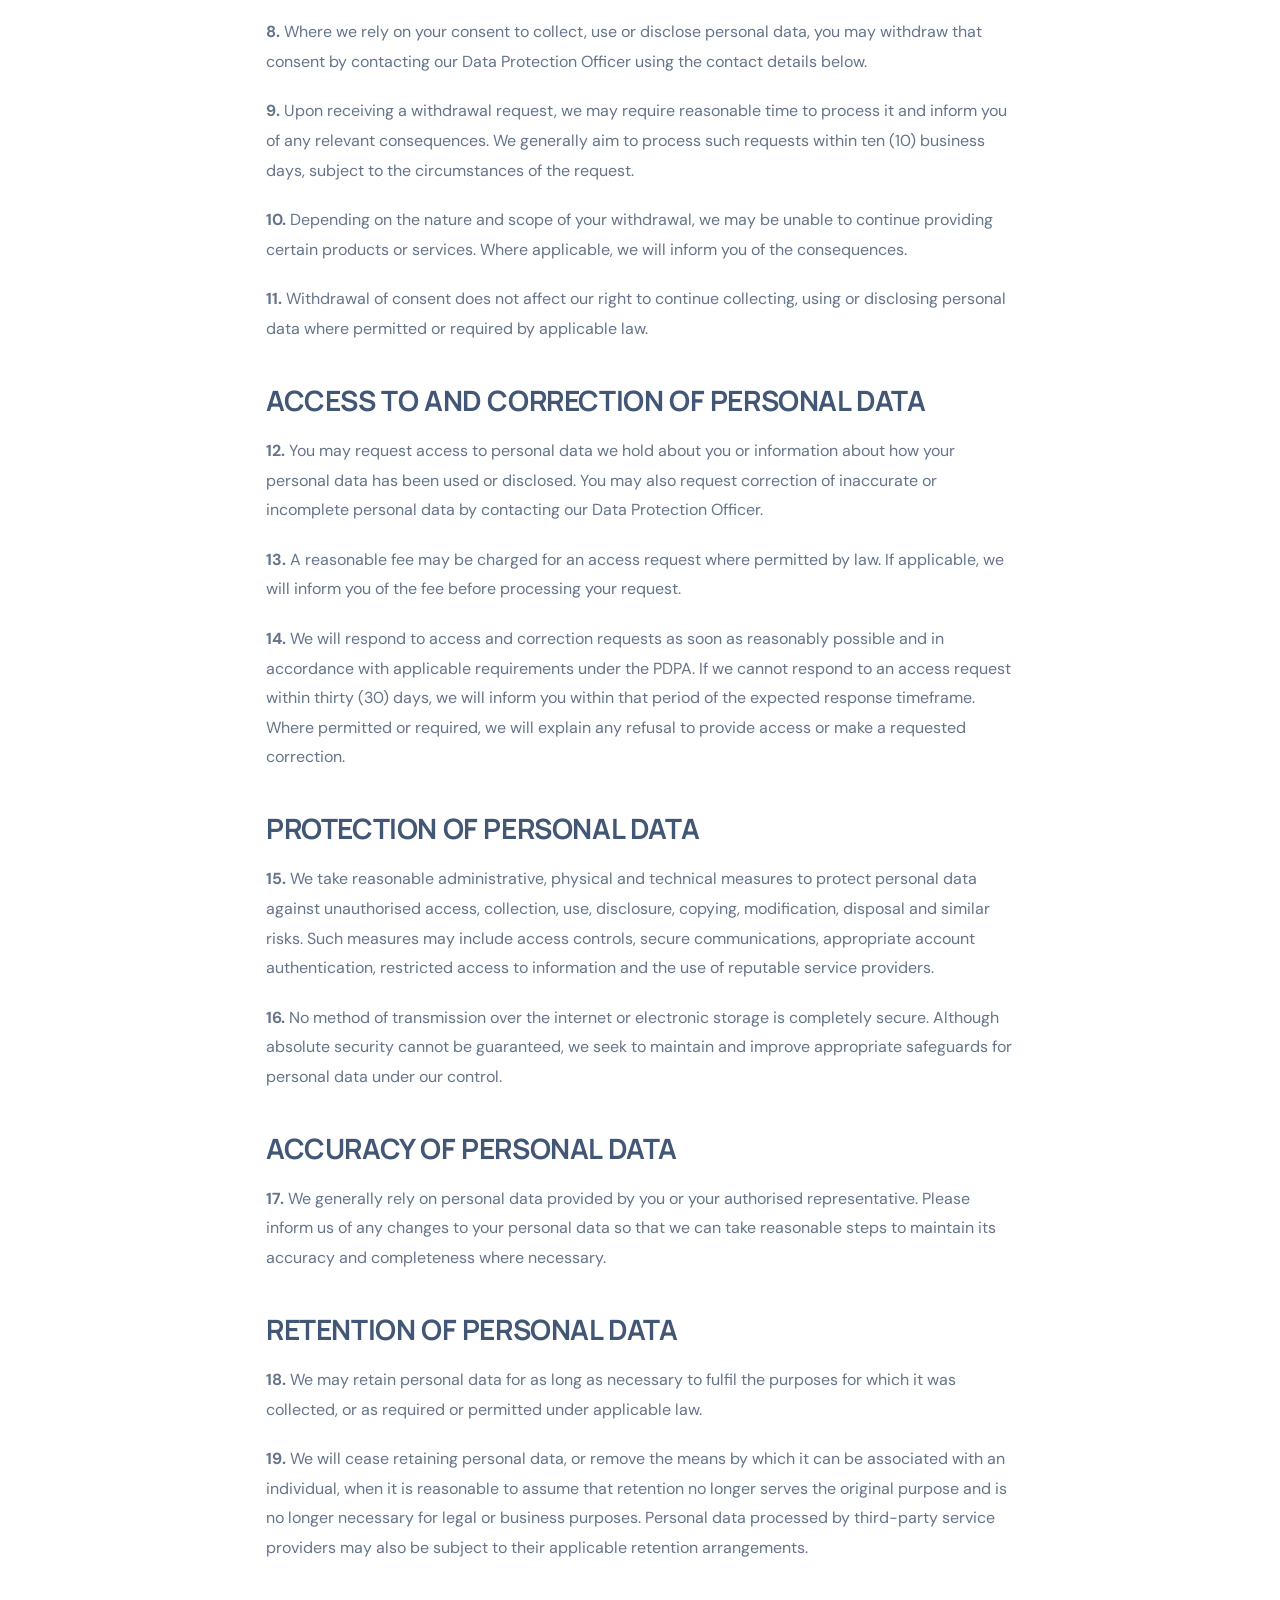
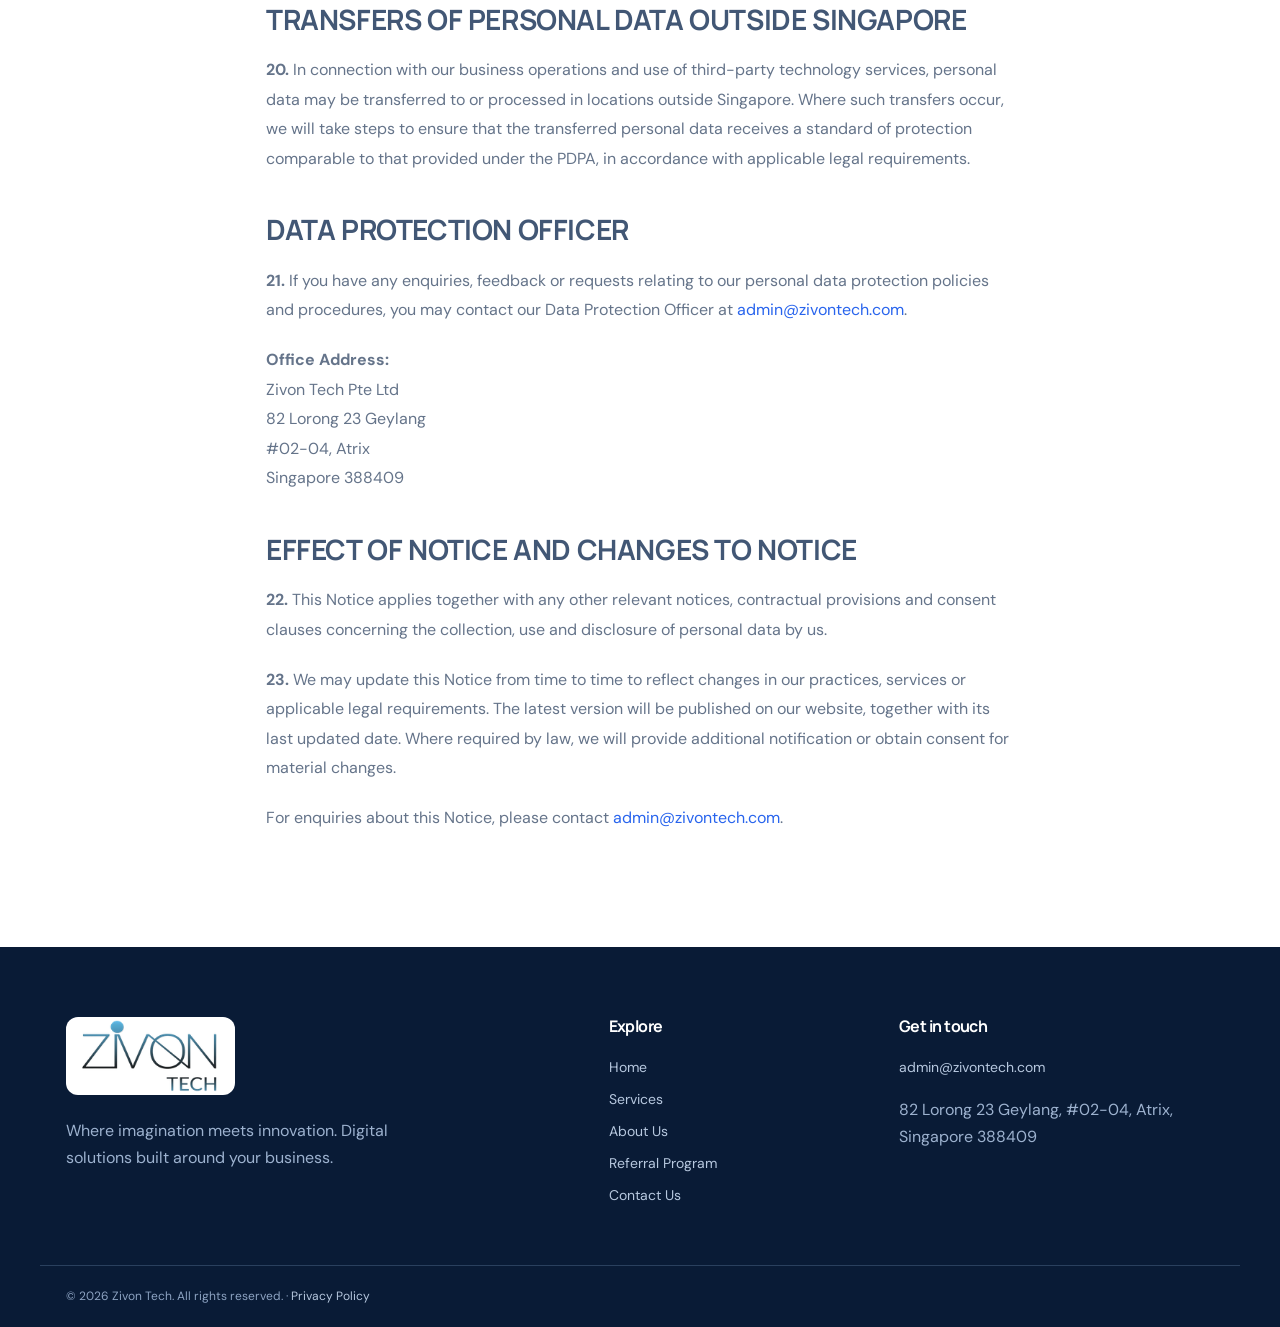
==== commit 835cd353: "Enhance privacy policy page with custom styles Added CSS styles for privacy policy page layout and r" ====
--- a/privacy-policy.html
+++ b/privacy-policy.html
@@ -7,9 +7,46 @@
 <meta name="description" content="Privacy Policy of Zivon Tech Pte Ltd, including the collection, use, disclosure and protection of personal data.">
 <title>Privacy Policy | Zivon Tech</title>
 <link rel="stylesheet" href="assets/style.css">
+
+<style>
+/* Privacy Policy page-specific styling */
+.privacy-content h2 {
+  font-size: 28px;
+  line-height: 1.3;
+  font-weight: 700;
+  color: #425775;
+  letter-spacing: -0.4px;
+  margin-top: 38px;
+  margin-bottom: 18px;
+}
+
+.privacy-content p {
+  font-size: 16px;
+  line-height: 1.85;
+  margin-bottom: 20px;
+}
+
+.privacy-content a {
+  color: #2864ed;
+}
+
+@media (max-width: 768px) {
+  .privacy-content h2 {
+    font-size: 23px;
+    line-height: 1.35;
+    margin-top: 30px;
+    margin-bottom: 14px;
+  }
+
+  .privacy-content p {
+    font-size: 15px;
+    line-height: 1.75;
+  }
+}
+</style>
 </head>
+
 <body>
-
 <header class="header">
   <div class="wrap nav">
     <a class="brand" href="index.html" aria-label="Zivon Tech — Home">
@@ -38,7 +75,7 @@
   </section>
 
   <section class="section">
-    <div class="wrap narrow">
+    <div class="wrap narrow privacy-content">
 
       <span class="eyebrow">DATA PROTECTION NOTICE</span>
       <h2>Privacy Policy</h2>
